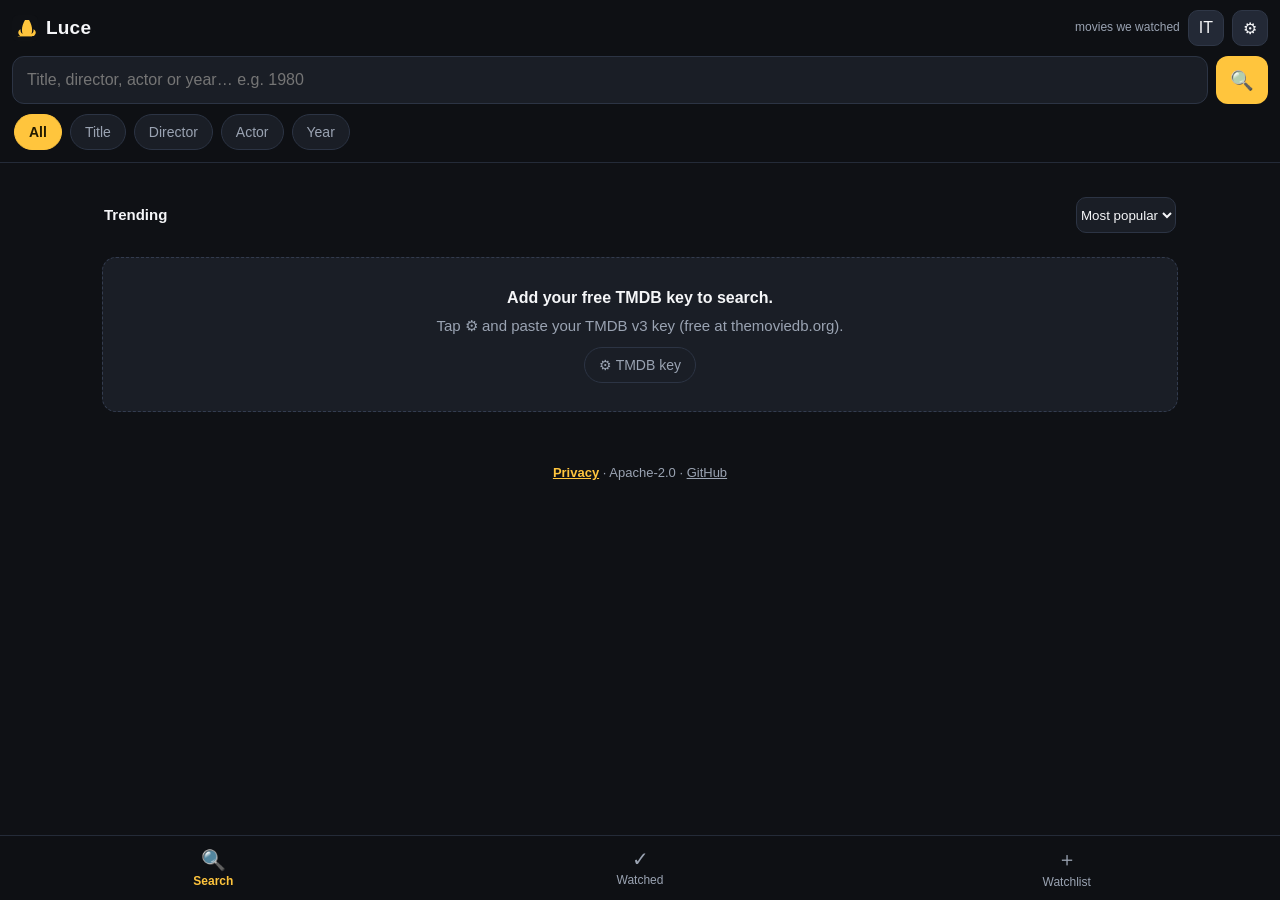
==== index.html @ 6ca0ec5e "Luce: bilingual movie tracker (EN code, IT/EN UI) with privacy notice" ====
<!doctype html>
<html lang="en">
<head>
  <meta charset="utf-8" />
  <meta name="viewport" content="width=device-width, initial-scale=1, viewport-fit=cover" />
  <title>Luce — movies we watched</title>
  <meta name="description" content="Luce: search movies by title, director, actor or year, mark them as watched and save your thoughts." />
  <meta name="theme-color" content="#0f1115" />
  <link rel="manifest" href="./manifest.webmanifest" />
  <link rel="icon" href="./icon.svg" type="image/svg+xml" />
  <link rel="stylesheet" href="./style.css" />
</head>
<body>
  <header class="topbar">
    <div class="brand">
      <img src="./icon.svg" alt="" width="26" height="26" />
      <b>Luce</b>
      <small data-i18n="tagline">movies we watched</small>
      <button id="langBtn" title="Language / Lingua" aria-label="Switch language">IT</button>
      <button id="settingsBtn" title="Settings / TMDB key" aria-label="Settings">⚙</button>
    </div>
    <div class="searchrow" role="search">
      <input id="q" type="search" autocomplete="off" enterkeyhint="search"
        placeholder="Title, director, actor or year… e.g. 1980" aria-label="Search movies"
        data-i18n-ph="searchPh" />
      <button id="go" aria-label="Search">🔍</button>
    </div>
    <nav class="chips" aria-label="Search type">
      <button class="chip" data-mode="all" aria-pressed="true" data-i18n="modeAll">All</button>
      <button class="chip" data-mode="title" aria-pressed="false" data-i18n="modeTitle">Title</button>
      <button class="chip" data-mode="director" aria-pressed="false" data-i18n="modeDirector">Director</button>
      <button class="chip" data-mode="actor" aria-pressed="false" data-i18n="modeActor">Actor</button>
      <button class="chip" data-mode="year" aria-pressed="false" data-i18n="modeYear">Year</button>
    </nav>
  </header>

  <main id="view-search">
    <div class="suggest" id="suggest" hidden></div>
    <div id="personRow" class="personrow" hidden></div>
    <div class="context">
      <h2 id="resTitle" data-i18n="trending">Trending</h2>
      <span id="resCount"></span>
      <select id="sort" aria-label="Sort">
        <option value="pop" data-i18n="sortPop">Most popular</option>
        <option value="vote" data-i18n="sortVote">Top rated</option>
        <option value="az">A–Z</option>
      </select>
    </div>
    <div id="grid" class="grid" aria-live="polite"></div>
    <div id="empty" class="empty" hidden></div>
    <div class="suggest"><button id="more" hidden data-i18n="showMore">Show more ↓</button></div>
  </main>

  <main id="view-watched" hidden>
    <div class="context"><h2 data-i18n="myWatched">My watched</h2><span id="watchedCount"></span></div>
    <div class="toolbar">
      <input id="fWatched" type="search" placeholder="Filter: title, director, actor, note…" aria-label="Filter watched" data-i18n-ph="filterPh" />
      <select id="fYear" aria-label="Filter by year"><option value="" data-i18n="yearAll">Year: all</option></select>
      <select id="fRating" aria-label="Filter by rating">
        <option value="" data-i18n="ratingAll">Rating: all</option><option value="5">5★</option>
        <option value="4">4★+</option><option value="3">3★+</option><option value="notes" data-i18n="withNotes">With notes</option>
      </select>
    </div>
    <div class="toolbar">
      <button class="chip" id="exportBtn" aria-pressed="false" data-i18n="exportJson">⬇ Export JSON</button>
      <button class="chip" id="importBtn" aria-pressed="false" data-i18n="importJson">⬆ Import JSON</button>
      <input type="file" id="importFile" accept="application/json" hidden />
    </div>
    <div id="gridWatched" class="grid"></div>
    <div id="emptyWatched" class="empty" hidden></div>
  </main>

  <main id="view-watchlist" hidden>
    <div class="context"><h2 data-i18n="watchlist">Watchlist</h2><span id="wlCount"></span></div>
    <div id="gridWl" class="grid"></div>
    <div id="emptyWl" class="empty" hidden></div>
  </main>

  <nav class="tabs" aria-label="Sections">
    <button data-tab="search" aria-selected="true"><span class="ic">🔍</span><span data-i18n="tabSearch">Search</span></button>
    <button data-tab="watched" aria-selected="false"><span class="ic">✓</span><span data-i18n="tabWatched">Watched</span> <span id="nWatched"></span></button>
    <button data-tab="watchlist" aria-selected="false"><span class="ic">＋</span><span data-i18n="tabWatchlist">Watchlist</span> <span id="nWl"></span></button>
  </nav>

  <div id="sheetRoot"></div>
  <div id="toastRoot"></div>

  <footer style="text-align:center;padding:18px 12px 8px;color:var(--muted);font-size:13px">
    <a href="./privacy.html" style="color:var(--accent);font-weight:700">Privacy</a>
    <span> · Apache-2.0 · </span>
    <a href="https://github.com/simoneloru/luci" style="color:var(--muted)">GitHub</a>
  </footer>

  <dialog id="settingsDlg">
    <form method="dialog">
      <h3 style="margin-top:0">TMDB key</h3>
      <p style="color:var(--muted);font-size:14px" data-i18n="keyHelp">Free from themoviedb.org → Settings → API (v3 key). It stays in your browser only, never in the repo.</p>
      <input id="keyInput" type="password" placeholder="Paste your v3 key here…" autocomplete="off" data-i18n-ph="keyPh" />
      <div class="row">
        <button value="cancel" data-i18n="close">Close</button>
        <button value="default" id="saveKey" class="primary" data-i18n="save">Save</button>
      </div>
    </form>
  </dialog>

  <script src="./config.js"></script>
  <script src="./app.js" defer></script>
</body>
</html>
---- style.css ----
:root {
  --bg: #0f1115;
  --surface: #1a1e26;
  --surface-2: #232936;
  --text: #f5f6f8;
  --muted: #9aa3b2;
  --accent: #ffc53d;
  --green: #22c55e;
  --radius: 12px;
  --tab-h: 64px;
}
* { box-sizing: border-box; }
html, body { margin: 0; padding: 0; }
body {
  background: var(--bg);
  color: var(--text);
  font-family: -apple-system, BlinkMacSystemFont, "Segoe UI", Inter, Roboto, sans-serif;
  font-size: 15px;
  line-height: 1.45;
  padding-bottom: calc(var(--tab-h) + env(safe-area-inset-bottom));
}
.topbar {
  position: sticky; top: 0; z-index: 20;
  background: rgba(15,17,21,.92);
  backdrop-filter: blur(10px);
  border-bottom: 1px solid #242b38;
  padding: 10px 12px calc(10px);
}
.brand { display: flex; align-items: center; gap: 8px; margin-bottom: 10px; }
.brand img { width: 26px; height: 26px; }
.brand b { font-size: 19px; letter-spacing: .2px; }
.brand small { color: var(--muted); font-size: 12px; margin-left: auto; }
.brand button { background: var(--surface-2); color: var(--text); border: 1px solid #2f3747; border-radius: 10px; min-height: 36px; padding: 0 10px; font-size: 16px; }
.searchrow { display: flex; gap: 8px; }
.searchrow input {
  flex: 1; min-height: 48px; font-size: 16px;
  background: var(--surface); color: var(--text);
  border: 1px solid #2c3444; border-radius: 12px; padding: 0 14px;
}
.searchrow button {
  min-height: 48px; min-width: 52px; border-radius: 12px;
  background: var(--accent); border: 0; font-size: 19px; font-weight: 700; color: #221a00;
}
.chips { display: flex; gap: 8px; overflow-x: auto; padding: 10px 2px 2px; scrollbar-width: none; }
.chips::-webkit-scrollbar { display: none; }
.chip {
  flex: 0 0 auto; min-height: 36px; padding: 0 14px; border-radius: 999px;
  background: var(--surface); color: var(--muted); border: 1px solid #2c3444; font-size: 14px;
}
.chip[aria-pressed="true"] { background: var(--accent); color: #221a00; border-color: var(--accent); font-weight: 700; }
main { max-width: 1100px; margin: 0 auto; padding: 12px 12px 24px; }
.context { display: flex; align-items: baseline; gap: 8px; margin: 6px 2px 10px; }
.context h2 { font-size: 15px; margin: 0; }
.context span { color: var(--muted); font-size: 12px; }
.context select { margin-left: auto; background: var(--surface); color: var(--text); border: 1px solid #2c3444; border-radius: 10px; min-height: 36px; }
.suggest { display: flex; gap: 8px; margin: 0 2px 10px; }
.suggest button { flex: 1; min-height: 44px; border-radius: 12px; background: #253350; color: #dbe6ff; border: 1px solid #354a77; font-size: 14px; font-weight: 600; }
.grid { display: grid; grid-template-columns: repeat(3, 1fr); gap: 12px; }
@media (min-width: 700px) { .grid { grid-template-columns: repeat(4, 1fr); } }
@media (min-width: 1000px) { .grid { grid-template-columns: repeat(6, 1fr); } }
.card { background: transparent; border: 0; padding: 0; text-align: left; color: inherit; cursor: pointer; }
.poster { position: relative; aspect-ratio: 2/3; border-radius: var(--radius); overflow: hidden; background: var(--surface); }
.poster img { width: 100%; height: 100%; object-fit: cover; display: block; }
.poster .ph { position: absolute; inset: 0; display: flex; align-items: center; justify-content: center; color: var(--muted); font-size: 12px; padding: 8px; text-align: center; }
.badge { position: absolute; top: 6px; left: 6px; display: flex; gap: 4px; }
.badge i { font-style: normal; font-size: 11px; font-weight: 800; background: rgba(10,12,16,.85); border-radius: 8px; padding: 3px 7px; border: 1px solid #333c4f; }
.badge .visto { color: #4ade80; border-color: #14532d; }
.badge .mio { color: var(--accent); border-color: #6b5300; }
.card h3 { font-size: 13px; margin: 7px 1px 0; font-weight: 600; display: -webkit-box; -webkit-line-clamp: 2; -webkit-box-orient: vertical; overflow: hidden; min-height: 2.4em; }
.card p { margin: 1px; color: var(--muted); font-size: 12px; }
.personrow { display: flex; gap: 10px; overflow-x: auto; margin-bottom: 12px; }
.person { flex: 0 0 auto; width: 132px; background: var(--surface); border: 1px solid #2a3242; border-radius: 12px; padding: 8px; color: inherit; }
.person img { width: 100%; aspect-ratio: 1/1; object-fit: cover; border-radius: 8px; background: #0c0e12; }
.person b { font-size: 13px; display: block; margin-top: 6px; }
.person small { color: var(--muted); }
.empty { text-align: center; color: var(--muted); background: var(--surface); border: 1px dashed #333c4f; border-radius: 14px; padding: 28px 16px; margin-top: 14px; }
.empty b { color: var(--text); display: block; margin-bottom: 6px; font-size: 16px; }
.tabs {
  position: fixed; left: 0; right: 0; bottom: 0; z-index: 30;
  display: flex; background: rgba(15,17,21,.96); backdrop-filter: blur(10px);
  border-top: 1px solid #242b38;
  padding-bottom: env(safe-area-inset-bottom);
}
.tabs button {
  flex: 1; background: none; border: 0; color: var(--muted);
  min-height: var(--tab-h); font-size: 12px; display: flex; flex-direction: column; align-items: center; justify-content: center; gap: 2px;
}
.tabs button span.ic { font-size: 20px; }
.tabs button[aria-selected="true"] { color: var(--accent); font-weight: 700; }
/* bottom sheet */
.scrim { position: fixed; inset: 0; background: rgba(0,0,0,.6); z-index: 40; }
.sheet {
  position: fixed; left: 0; right: 0; bottom: 0; z-index: 41;
  background: #141821; border-radius: 18px 18px 0 0;
  max-height: 92dvh; overflow-y: auto; padding: 12px 14px calc(18px + env(safe-area-inset-bottom));
}
.sheet .grab { width: 44px; height: 5px; border-radius: 99px; background: #333c4f; margin: 2px auto 12px; }
.detail-head { display: flex; gap: 12px; }
.detail-head img { width: 92px; aspect-ratio: 2/3; object-fit: cover; border-radius: 10px; background: var(--surface-2); }
.detail-head h2 { margin: 0 0 4px; font-size: 20px; }
.detail-head .meta { color: var(--muted); font-size: 13px; }
.actions { display: flex; gap: 8px; margin: 12px 0; }
.actions button { flex: 1; min-height: 52px; border-radius: 14px; font-size: 16px; font-weight: 800; border: 1px solid #333c4f; background: var(--surface-2); color: var(--text); }
.actions button.on-visto { background: var(--green); border-color: var(--green); color: #04120a; }
.actions button.on-wl { background: var(--accent); border-color: var(--accent); color: #221a00; }
.mine { background: var(--surface); border: 1px solid #2a3242; border-radius: 14px; padding: 12px; margin-top: 8px; }
.mine h3 { margin: 0 0 8px; font-size: 14px; }
.stars { display: flex; gap: 6px; margin-bottom: 10px; }
.stars button { flex: 1; min-height: 48px; font-size: 24px; background: var(--surface-2); border: 1px solid #333c4f; border-radius: 12px; color: var(--muted); }
.stars button.lit { color: var(--accent); border-color: #6b5300; }
.mine textarea { width: 100%; min-height: 76px; border-radius: 12px; border: 1px solid #2c3444; background: #0e1117; color: var(--text); padding: 10px; font-size: 15px; font-family: inherit; }
.mine .row { display: flex; gap: 8px; margin-top: 8px; flex-wrap: wrap; }
.mine .row label { flex: 1; min-width: 140px; font-size: 13px; color: var(--muted); display: flex; align-items: center; gap: 6px; }
.mine input[type="date"] { background: #0e1117; color: var(--text); border: 1px solid #2c3444; border-radius: 10px; min-height: 40px; padding: 0 8px; }
.saved { color: #4ade80; font-size: 13px; min-height: 18px; margin-top: 6px; }
.toolbar { display: flex; gap: 8px; margin-bottom: 10px; flex-wrap: wrap; }
.toolbar input, .toolbar select { background: var(--surface); color: var(--text); border: 1px solid #2c3444; border-radius: 10px; min-height: 42px; padding: 0 10px; font-size: 14px; }
.toolbar input { flex: 2; min-width: 150px; }
.toast { position: fixed; left: 12px; right: 12px; bottom: calc(var(--tab-h) + 12px + env(safe-area-inset-bottom)); z-index: 50; display: flex; gap: 8px; align-items: center; background: #1f2937; border: 1px solid #374151; border-radius: 12px; padding: 10px 12px; }
.toast button { margin-left: auto; background: var(--accent); border: 0; border-radius: 8px; min-height: 36px; padding: 0 12px; font-weight: 800; }
dialog { background: #141821; color: var(--text); border: 1px solid #2a3242; border-radius: 14px; max-width: 440px; width: calc(100% - 32px); }
dialog input { width: 100%; min-height: 48px; border-radius: 10px; border: 1px solid #2c3444; background: #0e1117; color: var(--text); padding: 0 12px; font-size: 15px; }
dialog .row { display: flex; gap: 8px; margin-top: 12px; }
dialog .row button { flex: 1; min-height: 46px; border-radius: 10px; border: 1px solid #333c4f; background: var(--surface-2); color: var(--text); font-weight: 700; }
dialog .row button.primary { background: var(--accent); color: #221a00; border-color: var(--accent); }
.skel { animation: pulse 1.2s infinite; background: linear-gradient(90deg, #1a1e26 25%, #232936 50%, #1a1e26 75%); }
@keyframes pulse { 50% { opacity: .6; } }
@media (prefers-reduced-motion: reduce) { * { animation: none !important; } }
:focus-visible { outline: 2px solid var(--accent); outline-offset: 2px; }
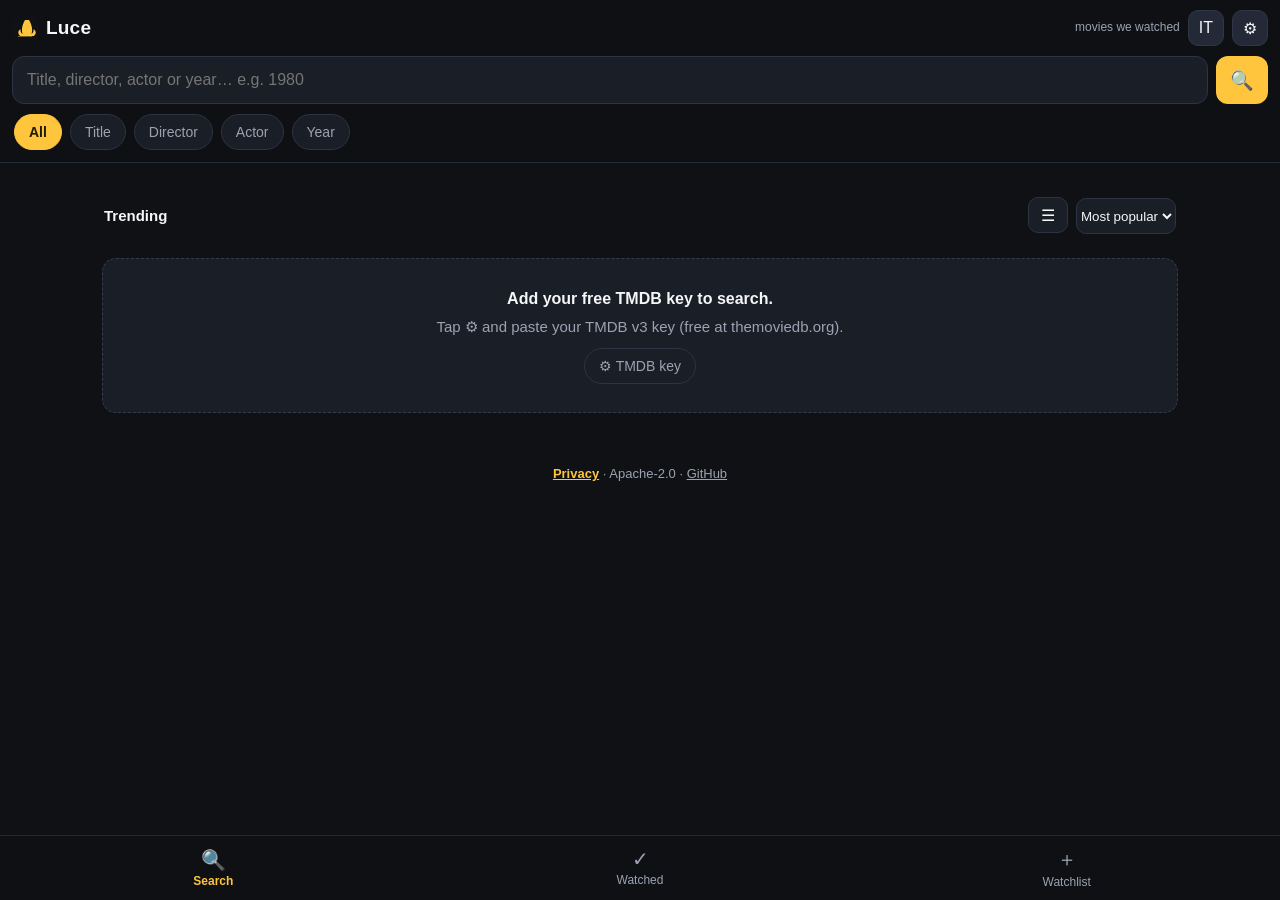
==== commit 268a1348: "Fix clipped captions, improve type scale, add grid/list view toggle" ====
--- a/index.html
+++ b/index.html
@@ -40,6 +40,8 @@
     <div class="context">
       <h2 id="resTitle" data-i18n="trending">Trending</h2>
       <span id="resCount"></span>
+      <span class="spacer"></span>
+      <button class="viewbtn" id="viewBtn" aria-label="Toggle grid/list view" title="Grid / list">☰</button>
       <select id="sort" aria-label="Sort">
         <option value="pop" data-i18n="sortPop">Most popular</option>
         <option value="vote" data-i18n="sortVote">Top rated</option>
@@ -52,7 +54,7 @@
   </main>
 
   <main id="view-watched" hidden>
-    <div class="context"><h2 data-i18n="myWatched">My watched</h2><span id="watchedCount"></span></div>
+    <div class="context"><h2 data-i18n="myWatched">My watched</h2><span id="watchedCount"></span><span class="spacer"></span><button class="viewbtn" id="viewBtnW" aria-label="Toggle grid/list view" title="Grid / list">☰</button></div>
     <div class="toolbar">
       <input id="fWatched" type="search" placeholder="Filter: title, director, actor, note…" aria-label="Filter watched" data-i18n-ph="filterPh" />
       <select id="fYear" aria-label="Filter by year"><option value="" data-i18n="yearAll">Year: all</option></select>
@@ -71,7 +73,7 @@
   </main>
 
   <main id="view-watchlist" hidden>
-    <div class="context"><h2 data-i18n="watchlist">Watchlist</h2><span id="wlCount"></span></div>
+    <div class="context"><h2 data-i18n="watchlist">Watchlist</h2><span id="wlCount"></span><span class="spacer"></span><button class="viewbtn" id="viewBtnWl" aria-label="Toggle grid/list view" title="Grid / list">☰</button></div>
     <div id="gridWl" class="grid"></div>
     <div id="emptyWl" class="empty" hidden></div>
   </main>
--- a/style.css
+++ b/style.css
@@ -55,19 +55,38 @@
 .context select { margin-left: auto; background: var(--surface); color: var(--text); border: 1px solid #2c3444; border-radius: 10px; min-height: 36px; }
 .suggest { display: flex; gap: 8px; margin: 0 2px 10px; }
 .suggest button { flex: 1; min-height: 44px; border-radius: 12px; background: #253350; color: #dbe6ff; border: 1px solid #354a77; font-size: 14px; font-weight: 600; }
-.grid { display: grid; grid-template-columns: repeat(3, 1fr); gap: 12px; }
-@media (min-width: 700px) { .grid { grid-template-columns: repeat(4, 1fr); } }
+.grid { display: grid; grid-template-columns: repeat(3, 1fr); gap: 14px; }
+@media (min-width: 700px) { .grid { grid-template-columns: repeat(4, 1fr); gap: 16px; } }
 @media (min-width: 1000px) { .grid { grid-template-columns: repeat(6, 1fr); } }
-.card { background: transparent; border: 0; padding: 0; text-align: left; color: inherit; cursor: pointer; }
-.poster { position: relative; aspect-ratio: 2/3; border-radius: var(--radius); overflow: hidden; background: var(--surface); }
+/* Poster card: vertical flex so the caption always flows below the poster
+   and can never be clipped by the next row. */
+.card { display: flex; flex-direction: column; width: 100%; min-width: 0; background: transparent; border: 0; padding: 0; text-align: left; color: inherit; cursor: pointer; font: inherit; }
+.poster { position: relative; width: 100%; aspect-ratio: 2/3; border-radius: 14px; overflow: hidden; background: var(--surface); border: 1px solid #262e3e; box-shadow: 0 4px 14px rgba(0,0,0,.35); }
 .poster img { width: 100%; height: 100%; object-fit: cover; display: block; }
 .poster .ph { position: absolute; inset: 0; display: flex; align-items: center; justify-content: center; color: var(--muted); font-size: 12px; padding: 8px; text-align: center; }
 .badge { position: absolute; top: 6px; left: 6px; display: flex; gap: 4px; }
 .badge i { font-style: normal; font-size: 11px; font-weight: 800; background: rgba(10,12,16,.85); border-radius: 8px; padding: 3px 7px; border: 1px solid #333c4f; }
 .badge .visto { color: #4ade80; border-color: #14532d; }
 .badge .mio { color: var(--accent); border-color: #6b5300; }
-.card h3 { font-size: 13px; margin: 7px 1px 0; font-weight: 600; display: -webkit-box; -webkit-line-clamp: 2; -webkit-box-orient: vertical; overflow: hidden; min-height: 2.4em; }
-.card p { margin: 1px; color: var(--muted); font-size: 12px; }
+.card .cap { display: block; min-width: 0; padding: 8px 2px 0; }
+.card h3 { display: -webkit-box; -webkit-line-clamp: 2; -webkit-box-orient: vertical; overflow: hidden; font-size: 14px; line-height: 1.32; font-weight: 600; letter-spacing: .1px; margin: 0; overflow-wrap: break-word; }
+@supports (line-clamp: 2) { .card h3 { display: block; line-clamp: 2; } }
+.card .yr { display: block; margin-top: 3px; color: var(--muted); font-size: 12.5px; line-height: 1.3; }
+@media (hover: hover) {
+  .poster { transition: transform .16s ease, box-shadow .16s ease; }
+  .card:hover .poster { transform: translateY(-3px); box-shadow: 0 10px 24px rgba(0,0,0,.5); }
+}
+/* List mode: compact rows with thumb + text, toggled via .list on the grid. */
+.grid.list { grid-template-columns: 1fr; gap: 8px; }
+.grid.list .card { flex-direction: row; align-items: center; gap: 12px; background: var(--surface); border: 1px solid #2a3242; border-radius: 14px; padding: 8px; }
+.grid.list .poster { width: 58px; flex: 0 0 58px; border-radius: 9px; box-shadow: none; }
+.grid.list .cap { flex: 1; padding: 0; }
+.grid.list .card h3 { font-size: 15px; -webkit-line-clamp: 1; }
+@supports (line-clamp: 1) { .grid.list .card h3 { line-clamp: 1; } }
+.grid.list .card .yr { font-size: 13px; }
+.viewbtn { flex: 0 0 auto; background: var(--surface); color: var(--text); border: 1px solid #2c3444; border-radius: 10px; min-height: 36px; min-width: 40px; font-size: 16px; }
+.context .spacer { flex: 1; }
+.context select { margin-left: 0; }
 .personrow { display: flex; gap: 10px; overflow-x: auto; margin-bottom: 12px; }
 .person { flex: 0 0 auto; width: 132px; background: var(--surface); border: 1px solid #2a3242; border-radius: 12px; padding: 8px; color: inherit; }
 .person img { width: 100%; aspect-ratio: 1/1; object-fit: cover; border-radius: 8px; background: #0c0e12; }
